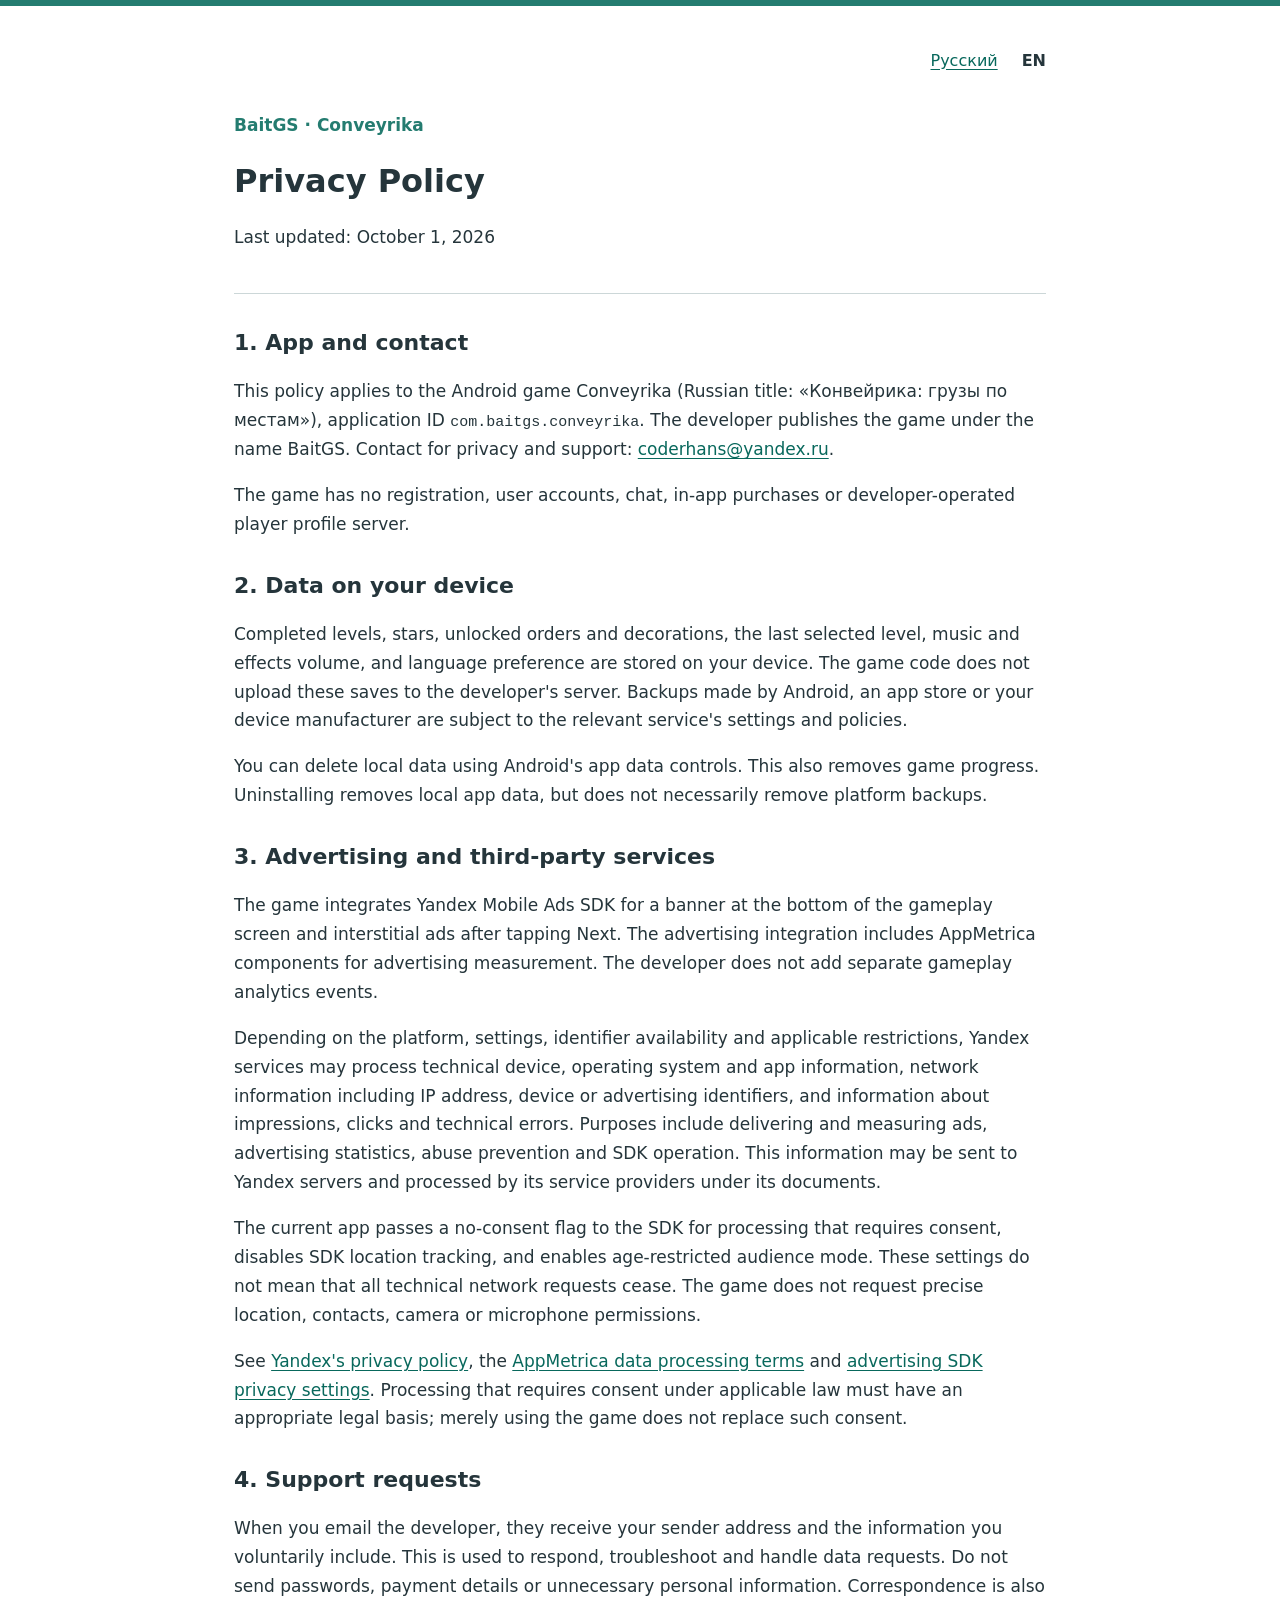
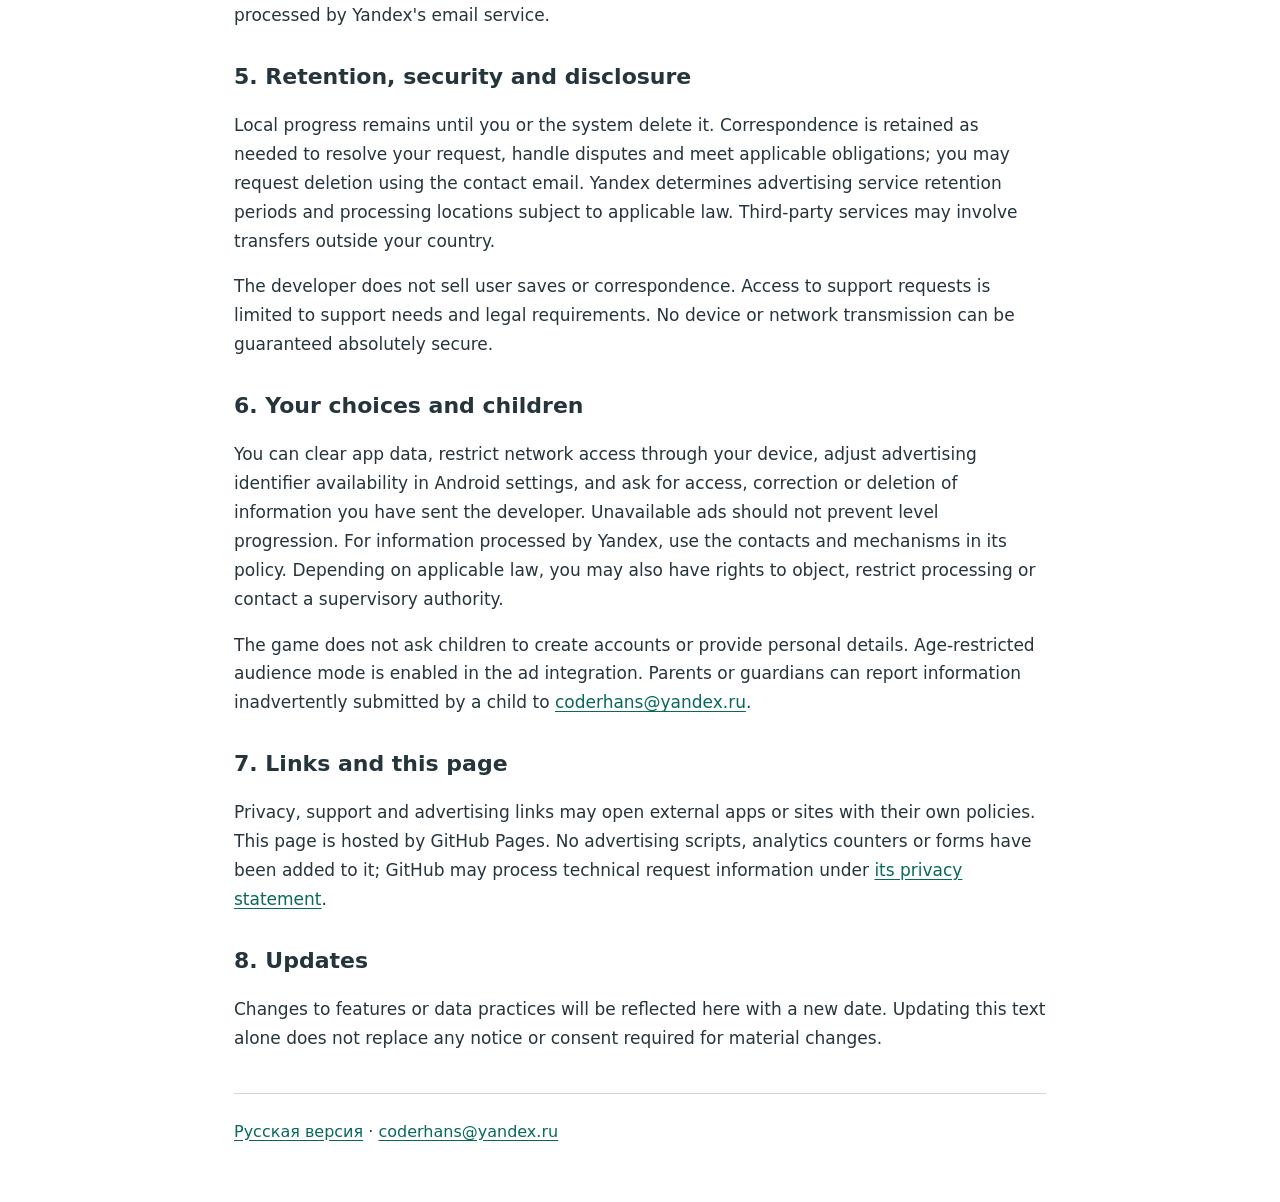
==== en/index.html @ af435f6a "Publish bilingual Conveyrika privacy policy" ====
<!doctype html>
<html lang="en">
<head>
  <meta charset="utf-8">
  <meta name="viewport" content="width=device-width, initial-scale=1">
  <meta name="description" content="Privacy policy for Conveyrika by BaitGS.">
  <title>Conveyrika | Privacy Policy</title>
  <link rel="stylesheet" href="../style.css">
</head>
<body>
<main>
  <nav aria-label="Language"><a href="../" lang="ru" hreflang="ru">Русский</a><strong>EN</strong></nav>
  <header><p class="brand">BaitGS · Conveyrika</p><h1>Privacy Policy</h1><p>Last updated: October 1, 2026</p></header>
  <section><h2>1. App and contact</h2>
  <p>This policy applies to the Android game Conveyrika (Russian title: «Конвейрика: грузы по местам»), application ID <code>com.baitgs.conveyrika</code>. The developer publishes the game under the name BaitGS. Contact for privacy and support: <a href="mailto:coderhans@yandex.ru">coderhans@yandex.ru</a>.</p>
  <p>The game has no registration, user accounts, chat, in-app purchases or developer-operated player profile server.</p></section>
  <section><h2>2. Data on your device</h2>
  <p>Completed levels, stars, unlocked orders and decorations, the last selected level, music and effects volume, and language preference are stored on your device. The game code does not upload these saves to the developer's server. Backups made by Android, an app store or your device manufacturer are subject to the relevant service's settings and policies.</p>
  <p>You can delete local data using Android's app data controls. This also removes game progress. Uninstalling removes local app data, but does not necessarily remove platform backups.</p></section>
  <section><h2>3. Advertising and third-party services</h2>
  <p>The game integrates Yandex Mobile Ads SDK for a banner at the bottom of the gameplay screen and interstitial ads after tapping Next. The advertising integration includes AppMetrica components for advertising measurement. The developer does not add separate gameplay analytics events.</p>
  <p>Depending on the platform, settings, identifier availability and applicable restrictions, Yandex services may process technical device, operating system and app information, network information including IP address, device or advertising identifiers, and information about impressions, clicks and technical errors. Purposes include delivering and measuring ads, advertising statistics, abuse prevention and SDK operation. This information may be sent to Yandex servers and processed by its service providers under its documents.</p>
  <p>The current app passes a no-consent flag to the SDK for processing that requires consent, disables SDK location tracking, and enables age-restricted audience mode. These settings do not mean that all technical network requests cease. The game does not request precise location, contacts, camera or microphone permissions.</p>
  <p>See <a href="https://yandex.com/legal/confidential/">Yandex's privacy policy</a>, the <a href="https://yandex.ru/legal/dpa_appmetrica/ru/">AppMetrica data processing terms</a> and <a href="https://ads.yandex.com/helpcenter/ru/dev/unity/gdpr">advertising SDK privacy settings</a>. Processing that requires consent under applicable law must have an appropriate legal basis; merely using the game does not replace such consent.</p></section>
  <section><h2>4. Support requests</h2>
  <p>When you email the developer, they receive your sender address and the information you voluntarily include. This is used to respond, troubleshoot and handle data requests. Do not send passwords, payment details or unnecessary personal information. Correspondence is also processed by Yandex's email service.</p></section>
  <section><h2>5. Retention, security and disclosure</h2>
  <p>Local progress remains until you or the system delete it. Correspondence is retained as needed to resolve your request, handle disputes and meet applicable obligations; you may request deletion using the contact email. Yandex determines advertising service retention periods and processing locations subject to applicable law. Third-party services may involve transfers outside your country.</p>
  <p>The developer does not sell user saves or correspondence. Access to support requests is limited to support needs and legal requirements. No device or network transmission can be guaranteed absolutely secure.</p></section>
  <section><h2>6. Your choices and children</h2>
  <p>You can clear app data, restrict network access through your device, adjust advertising identifier availability in Android settings, and ask for access, correction or deletion of information you have sent the developer. Unavailable ads should not prevent level progression. For information processed by Yandex, use the contacts and mechanisms in its policy. Depending on applicable law, you may also have rights to object, restrict processing or contact a supervisory authority.</p>
  <p>The game does not ask children to create accounts or provide personal details. Age-restricted audience mode is enabled in the ad integration. Parents or guardians can report information inadvertently submitted by a child to <a href="mailto:coderhans@yandex.ru">coderhans@yandex.ru</a>.</p></section>
  <section><h2>7. Links and this page</h2>
  <p>Privacy, support and advertising links may open external apps or sites with their own policies. This page is hosted by GitHub Pages. No advertising scripts, analytics counters or forms have been added to it; GitHub may process technical request information under <a href="https://docs.github.com/en/site-policy/privacy-policies/github-general-privacy-statement">its privacy statement</a>.</p></section>
  <section><h2>8. Updates</h2><p>Changes to features or data practices will be reflected here with a new date. Updating this text alone does not replace any notice or consent required for material changes.</p></section>
  <footer><a href="../" lang="ru">Русская версия</a> · <a href="mailto:coderhans@yandex.ru">coderhans@yandex.ru</a></footer>
</main>
</body>
</html>
---- style.css ----
:root { color-scheme: light; font-family: system-ui, sans-serif; color: #25353b; background: #fff; letter-spacing: 0; }
* { box-sizing: border-box; }
body { margin: 0; border-top: 6px solid #247c70; }
main { max-width: 860px; margin: auto; padding: 32px 24px 56px; }
nav { display: flex; justify-content: flex-end; align-items: center; gap: 24px; min-height: 44px; }
header { border-bottom: 1px solid #ccd7d8; margin-bottom: 34px; padding: 12px 0 24px; }
.brand { color: #247c70; font-weight: 700; }
h1 { font-size: 32px; line-height: 1.25; overflow-wrap: anywhere; }
h2 { font-size: 22px; line-height: 1.4; margin-top: 32px; }
p { font-size: 17px; line-height: 1.7; }
a { color: #08685c; text-underline-offset: 3px; overflow-wrap: anywhere; }
a:focus-visible { outline: 3px solid #ad6620; outline-offset: 5px; }
code { font-size: 15px; overflow-wrap: anywhere; }
footer { margin-top: 40px; border-top: 1px solid #ccd7d8; padding-top: 24px; line-height: 1.8; }
@media (max-width: 480px) { main { padding: 20px 20px 40px; } h1 { font-size: 28px; } }
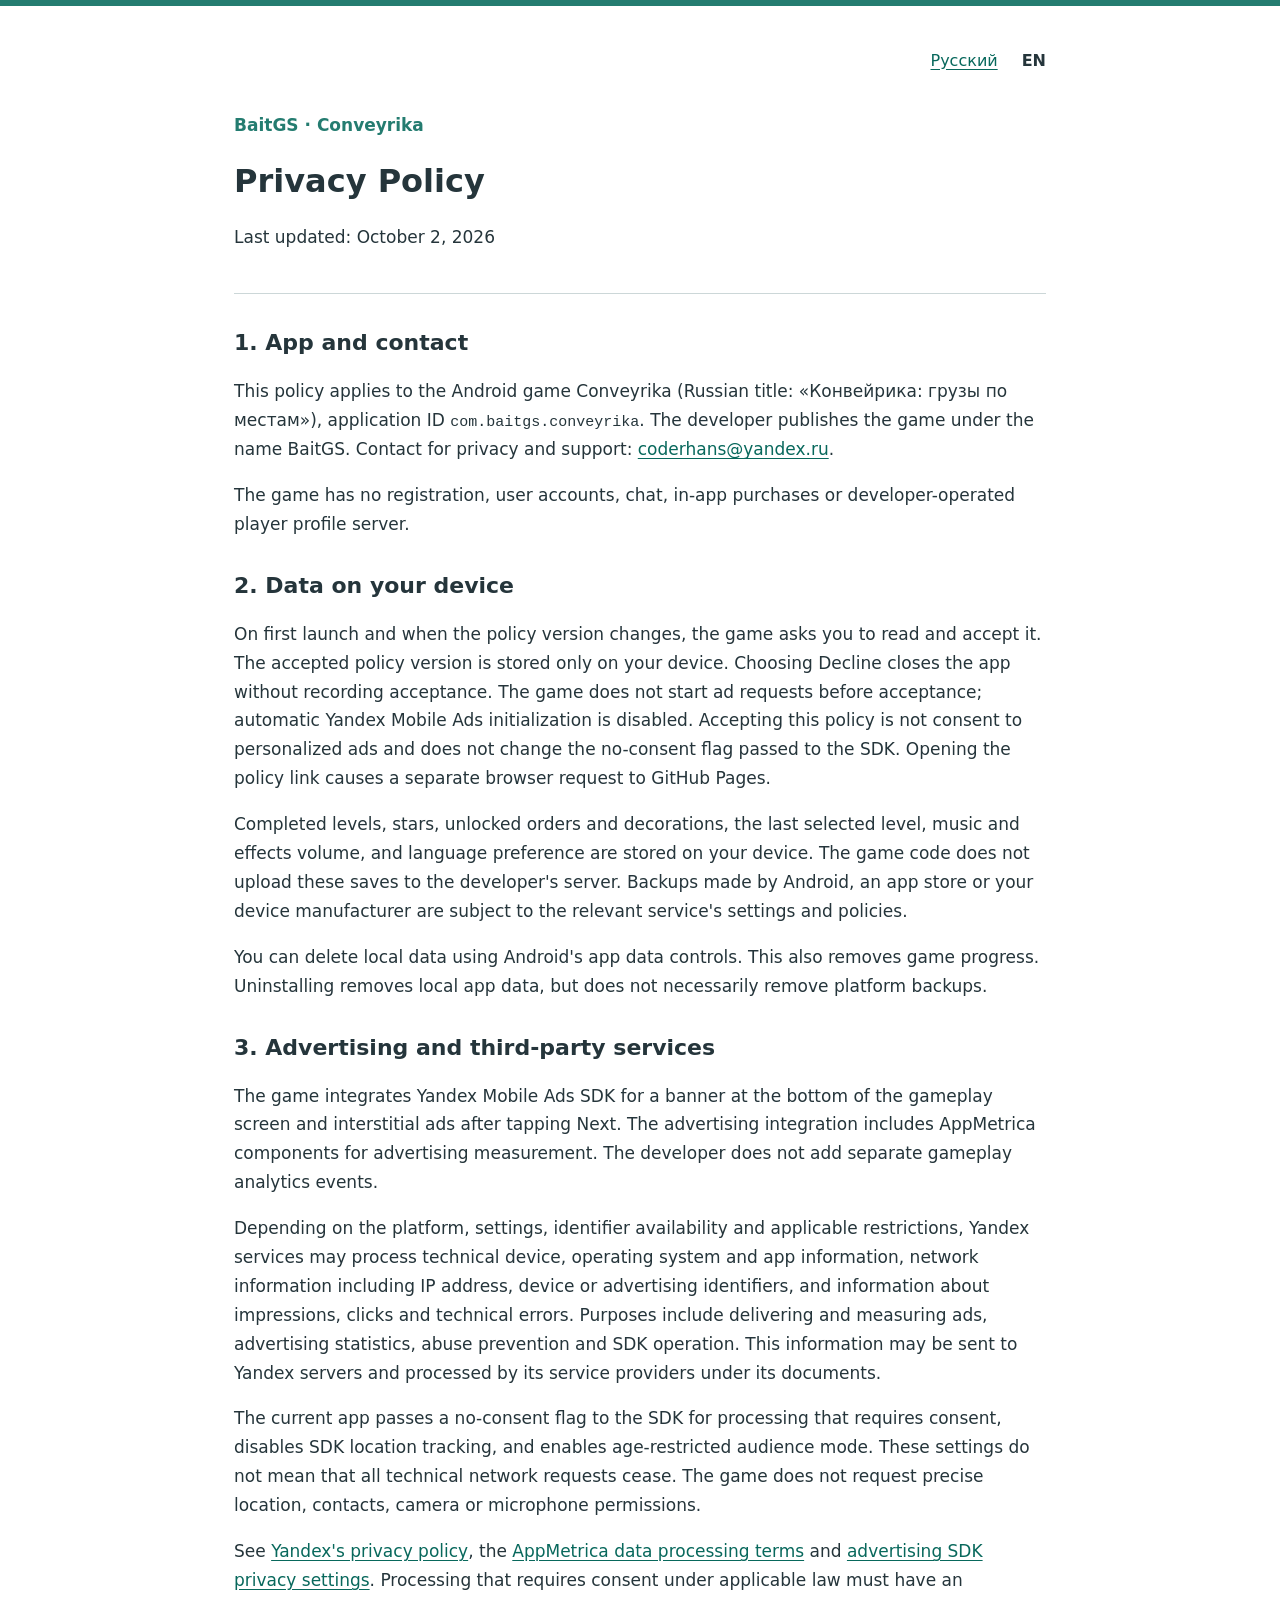
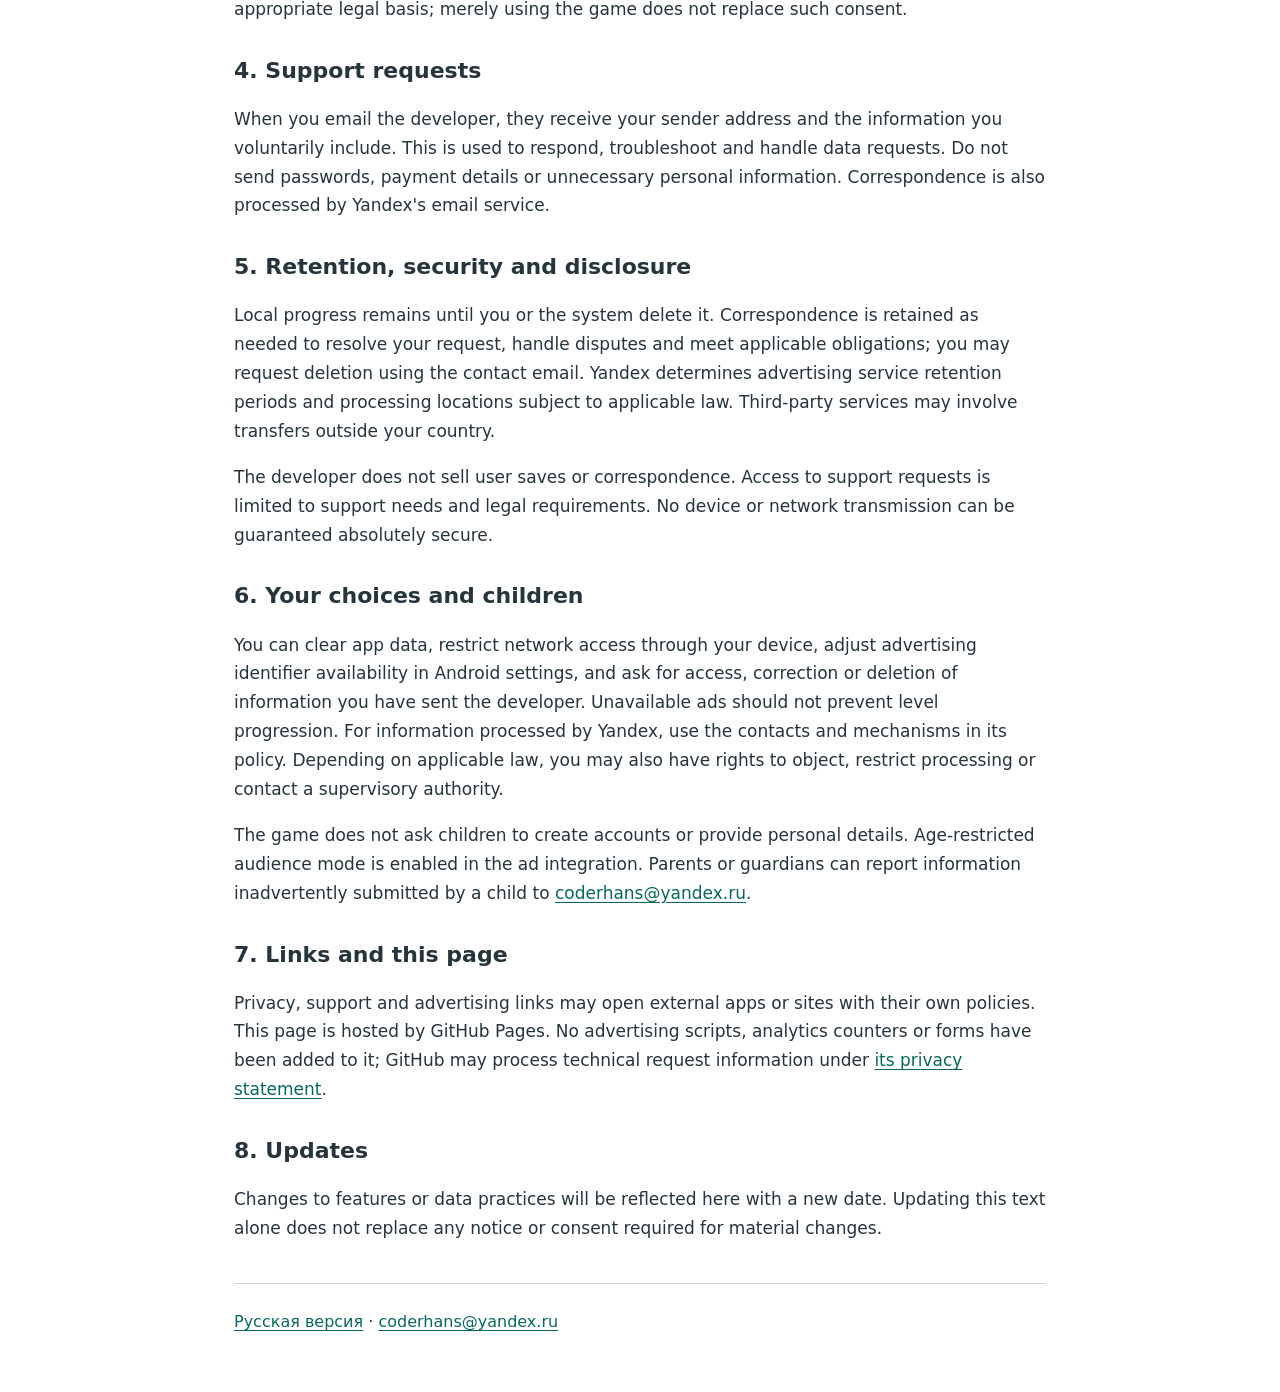
==== commit 72c350cb: "Describe startup policy acknowledgement and advertising gate" ====
--- a/en/index.html
+++ b/en/index.html
@@ -10,11 +10,12 @@
 <body>
 <main>
   <nav aria-label="Language"><a href="../" lang="ru" hreflang="ru">Русский</a><strong>EN</strong></nav>
-  <header><p class="brand">BaitGS · Conveyrika</p><h1>Privacy Policy</h1><p>Last updated: October 1, 2026</p></header>
+  <header><p class="brand">BaitGS · Conveyrika</p><h1>Privacy Policy</h1><p>Last updated: October 2, 2026</p></header>
   <section><h2>1. App and contact</h2>
   <p>This policy applies to the Android game Conveyrika (Russian title: «Конвейрика: грузы по местам»), application ID <code>com.baitgs.conveyrika</code>. The developer publishes the game under the name BaitGS. Contact for privacy and support: <a href="mailto:coderhans@yandex.ru">coderhans@yandex.ru</a>.</p>
   <p>The game has no registration, user accounts, chat, in-app purchases or developer-operated player profile server.</p></section>
   <section><h2>2. Data on your device</h2>
+  <p>On first launch and when the policy version changes, the game asks you to read and accept it. The accepted policy version is stored only on your device. Choosing Decline closes the app without recording acceptance. The game does not start ad requests before acceptance; automatic Yandex Mobile Ads initialization is disabled. Accepting this policy is not consent to personalized ads and does not change the no-consent flag passed to the SDK. Opening the policy link causes a separate browser request to GitHub Pages.</p>
   <p>Completed levels, stars, unlocked orders and decorations, the last selected level, music and effects volume, and language preference are stored on your device. The game code does not upload these saves to the developer's server. Backups made by Android, an app store or your device manufacturer are subject to the relevant service's settings and policies.</p>
   <p>You can delete local data using Android's app data controls. This also removes game progress. Uninstalling removes local app data, but does not necessarily remove platform backups.</p></section>
   <section><h2>3. Advertising and third-party services</h2>
